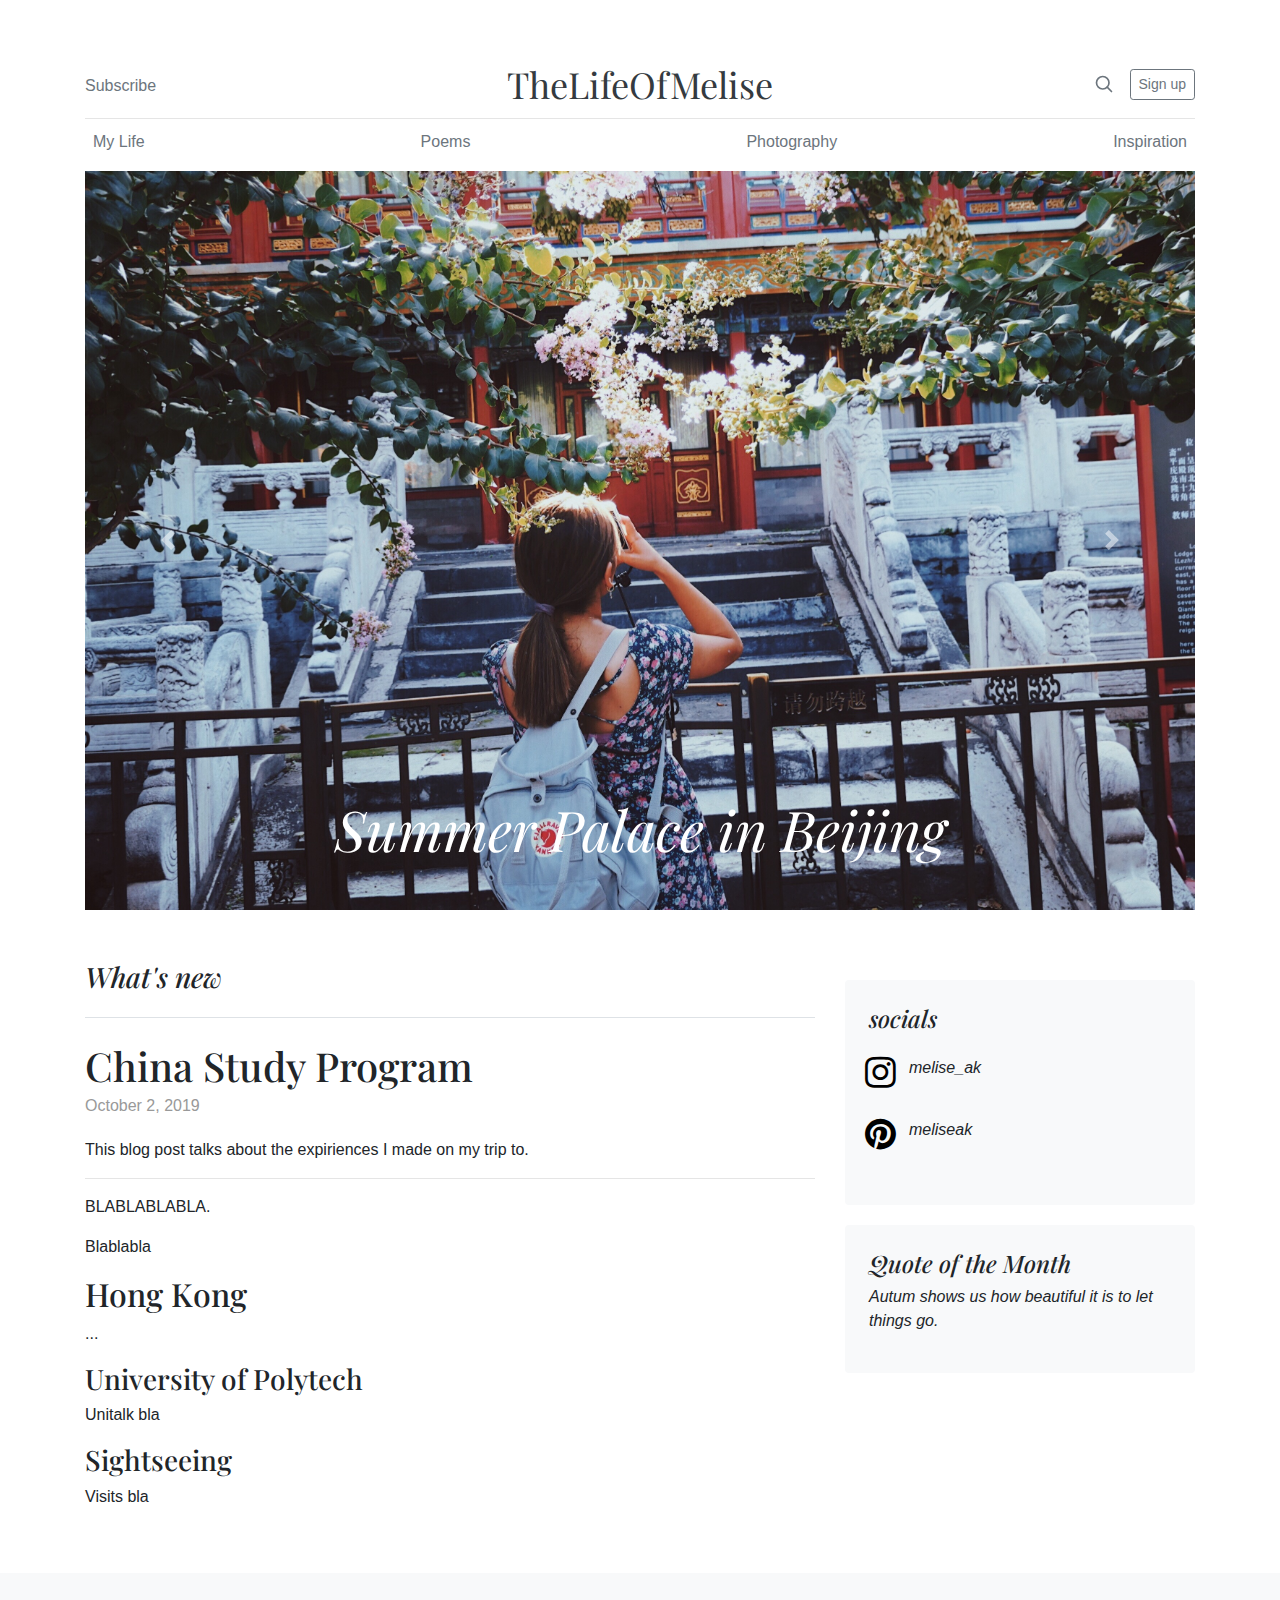
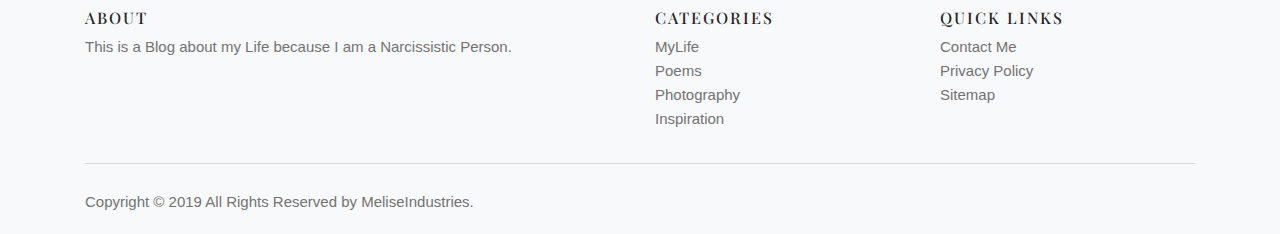
==== Side_Project/src/html/index.html @ 546bd242 "Added the foundation of all Pages" ====
<!doctype html>
<html>
    <head>
        <title>TheLifeOfMelise</title>
        <meta charset="utf-8" />
        <meta name="viewport" content="width=device-width, initial-scale=1, shrink-to-fit=no">
        <meta name="author" content="Melise Akcay" />
        <meta name="description" content="Diese Webseite dient zur Übung.">

        <link rel="stylesheet" href="../css/index.css" />
        <link rel="stylesheet" href="https://cdnjs.cloudflare.com/ajax/libs/font-awesome/4.7.0/css/font-awesome.min.css">
        <link rel="canonical" href="https://getbootstrap.com/docs/4.3/examples/blog/">
        <link rel="stylesheet" href="https://stackpath.bootstrapcdn.com/bootstrap/4.3.1/css/bootstrap.min.css" integrity="sha384-ggOyR0iXCbMQv3Xipma34MD+dH/1fQ784/j6cY/iJTQUOhcWr7x9JvoRxT2MZw1T" crossorigin="anonymous">
        <link href="/docs/4.3/dist/css/bootstrap.min.css" rel="stylesheet" integrity="sha384-ggOyR0iXCbMQv3Xipma34MD+dH/1fQ784/j6cY/iJTQUOhcWr7x9JvoRxT2MZw1T" crossorigin="anonymous">

        <script src="https://code.jquery.com/jquery-3.3.1.slim.min.js" integrity="sha384-q8i/X+965DzO0rT7abK41JStQIAqVgRVzpbzo5smXKp4YfRvH+8abtTE1Pi6jizo" crossorigin="anonymous"></script>
        <script src="https://cdnjs.cloudflare.com/ajax/libs/popper.js/1.14.7/umd/popper.min.js" integrity="sha384-UO2eT0CpHqdSJQ6hJty5KVphtPhzWj9WO1clHTMGa3JDZwrnQq4sF86dIHNDz0W1" crossorigin="anonymous"></script>
        <script src="https://stackpath.bootstrapcdn.com/bootstrap/4.3.1/js/bootstrap.min.js" integrity="sha384-JjSmVgyd0p3pXB1rRibZUAYoIIy6OrQ6VrjIEaFf/nJGzIxFDsf4x0xIM+B07jRM" crossorigin="anonymous"></script>
        
        <style>
                .bd-placeholder-img {
                  font-size: 1.125rem;
                  text-anchor: middle;
                  -webkit-user-select: none;
                  -moz-user-select: none;
                  -ms-user-select: none;
                  user-select: none;
                }
          
                @media (min-width: 768px) {
                  .bd-placeholder-img-lg {
                    font-size: 3.5rem;
                  }
                }
              </style>
        <!-- Custom styles for this template -->
        <link href="https://fonts.googleapis.com/css?family=Playfair+Display:700,900" rel="stylesheet">
        <!-- Custom styles for this template -->
        <link href="blog.css" rel="stylesheet">
    </head>
    <body>
        <div class="container">
                <header class="blog-header py-3">
                    <div class="row flex-nowrap justify-content-between align-items-center">
                        <div class="col-4 pt-1">
                            <a class="text-muted" href="#">Subscribe</a>
                        </div>
                        <div class="col-4 text-center">
                            <a class="blog-header-logo text-dark" href="../html/index.html">TheLifeOfMelise</a>
                        </div>
                        <div class="col-4 d-flex justify-content-end align-items-center">
                            <a class="text-muted" href="#">
                            <svg xmlns="http://www.w3.org/2000/svg" width="20" height="20" fill="none" stroke="currentColor" stroke-linecap="round" stroke-linejoin="round" stroke-width="2" class="mx-3" role="img" viewBox="0 0 24 24" focusable="false"><title>Search</title><circle cx="10.5" cy="10.5" r="7.5"/><path d="M21 21l-5.2-5.2"/></svg>
                            </a>
                            <a class="btn btn-sm btn-outline-secondary" href="#">Sign up</a>
                        </div>
                    </div>
                </header>
                <div class="nav-scroller py-1 mb-2">
                    <nav class="nav d-flex justify-content-between">
                        <a class="p-2 text-muted" href="../html/myLife.html">My Life</a>
                        <a class="p-2 text-muted" href="../html/poems.html">Poems</a>
                        <a class="p-2 text-muted" href="../html/photography.html">Photography</a>
                        <a class="p-2 text-muted" href="../html/Inspiration.html">Inspiration</a>
                    </nav>
                </div>
                <!-- Insert some pictures of your Instagram or whatever-->
                <div id="carouselExampleControls" class="carousel slide" data-ride="carousel">
                    <div class="carousel-inner">
                        <div class="carousel-item active">
                            <img src="../../img/SummerPalace.png" class="d-block w-100" alt="SummerPalace">
                            <div class="carousel-caption d-none d-md-block">
                                <h5 class="display-4 font-italic">Summer Palace in Beijing</h5>
                            </div>
                        </div>
                        <div class="carousel-item">
                            <img src="../../img/GreatWall.png" class="d-block w-100" alt="GreatWall">
                            <div class="carousel-caption d-none d-md-block">
                                <h5 class="display-4 font-italic">Leaving my Mark on the Great Wall of China</h5>
                            </div>
                        </div>
                        <div class="carousel-item">
                            <img src="../../img/ArtZone.png" class="d-block w-100" alt="ArtDistrict">
                            <div class="carousel-caption d-none d-md-block">
                                <h5 class="display-4 font-italic">798 Art District</h5>
                            </div>
                        </div>
                        <a class="carousel-control-prev" href="#carouselExampleControls" role="button" data-slide="prev">
                            <span class="carousel-control-prev-icon" aria-hidden="true"></span>
                            <span class="sr-only">Previous</span>
                        </a>
                        <a class="carousel-control-next" href="#carouselExampleControls" role="button" data-slide="next">
                            <span class="carousel-control-next-icon" aria-hidden="true"></span>
                            <span class="sr-only">Next</span>
                        </a>
                    </div>
            </div>
        </div>
        <main role="main" class="container">
            <div class="row">
                <div class="col-md-8 blog-main">
                  <h3 class="pb-4 mb-4 font-italic border-bottom">
                    What's new
                  </h3>
            
                  <div class="blog-post">
                    <h2 class="blog-post-title">China Study Program</h2>
                    <p class="blog-post-meta">October 2, 2019</p>
            
                    <p>This blog post talks about the expiriences I made on my trip to.</p>
                    <hr>
                    <p>BLABLABLABLA.</p>
                    <blockquote>
                      <p>Blablabla</p>
                    </blockquote>
                    <h2>Hong Kong</h2>
                    <p>...</p>
                    <h3>University of Polytech</h3>
                    <p>Unitalk bla</p>
                    <h3>Sightseeing</h3>
                    <p>Visits bla</p>
                  </div><!-- /.blog-post --> 
            </div>     
            <aside class="col-md-4 blog-sidebar">
                <div class="p-4 mb-3 bg-light rounded">
                    <h4 class="font-italic">socials</h4>
                    <p class="mb-0">
                        <div class="row">
                            <a href="https://www.instagram.com/melise_ak/"class="fa fa-instagram" ></a><p class="social font-italic"> melise_ak</p>
                        </div>
                        <div class="row">
                                <a href="https://www.pinterest.de/meliseak/" class="fa fa-pinterest"></a><p class="social font-italic"> meliseak</p>
                        </div>
                    </p>
                </div>
                <div class="p-4 mb-3 bg-light rounded">
                    <h4 class="font-italic">Quote of the Month</h4>
                    <p class="font-italic">Autum shows us how beautiful it is to <i>let things go</i>.</p>                 
                </div>
        
            </aside><!-- /.blog-sidebar -->
            
        </main>
          <!-- Site footer -->
        <footer class="site-footer">
            <div class="container footer">
              <div class="row">
                <div class="col-sm-12 col-md-6">
                  <h6>About</h6>
                  <p class="text-justify"> This is a Blog about my Life because I am a Narcissistic Person.</p>
                </div>
      
                <div class="col-xs-6 col-md-3">
                  <h6>Categories</h6>
                  <ul class="footer-links">
                    <li><a href="http://scanfcode.com/category/c-language/">MyLife</a></li>
                    <li><a href="http://scanfcode.com/category/front-end-development/">Poems</a></li>
                    <li><a href="http://scanfcode.com/category/back-end-development/">Photography</a></li>
                    <li><a href="http://scanfcode.com/category/java-programming-language/">Inspiration</a></li>
                    
                  </ul>
                </div>
      
                <div class="col-xs-6 col-md-3">
                  <h6>Quick Links</h6>
                  <ul class="footer-links">
                    <li><a href="http://scanfcode.com/about/">Contact Me</a></li>
                   
                    <li><a href="http://scanfcode.com/privacy-policy/">Privacy Policy</a></li>
                    <li><a href="http://scanfcode.com/sitemap/">Sitemap</a></li>
                  </ul>
                </div>
              </div>
              <hr>
            </div>
            <div class="container footer">
              <div class="row">
                <div class="col-md-8 col-sm-6 col-xs-12">
                  <p class="copyright-text">Copyright &copy; 2019 All Rights Reserved by 
               <a href="#">MeliseIndustries</a>.
                  </p>
                </div>
              </div>
            </div>
        </footer>
    </body>
</html>
---- Side_Project/src/css/index.css ----
.container {
  padding-top: 50px;
}
.selector-for-some-widget {
    box-sizing: content-box;
  }
  .bd-placeholder-img {
    font-size: 1.125rem;
    text-anchor: middle;
    -webkit-user-select: none;
    -moz-user-select: none;
    -ms-user-select: none;
    user-select: none;
  }

  @media (min-width: 768px) {
    .bd-placeholder-img-lg {
      font-size: 3.5rem;
    }
  }
/* stylelint-disable selector-list-comma-newline-after */

.blog-header {
    line-height: 1;
    border-bottom: 1px solid #e5e5e5;
  }
  
  .blog-header-logo {
    font-family: "Playfair Display", Georgia, "Times New Roman", serif;
    font-size: 2.25rem;
  }
  
  .blog-header-logo:hover {
    text-decoration: none;
  }
  
  h1, h2, h3, h4, h5, h6 {
    font-family: "Playfair Display", Georgia, "Times New Roman", serif;
  }
  
  .display-4 {
    font-size: 2.5rem;
  }
  @media (min-width: 768px) {
    .display-4 {
      font-size: 3rem;
    }
  }
  
  .nav-scroller {
    position: relative;
    z-index: 2;
    height: 2.75rem;
    overflow-y: hidden;
  }
  
  .nav-scroller .nav {
    display: -ms-flexbox;
    display: flex;
    -ms-flex-wrap: nowrap;
    flex-wrap: nowrap;
    padding-bottom: 1rem;
    margin-top: -1px;
    overflow-x: auto;
    text-align: center;
    white-space: nowrap;
    -webkit-overflow-scrolling: touch;
  }
  
  .nav-scroller .nav-link {
    padding-top: .75rem;
    padding-bottom: .75rem;
    font-size: .875rem;
  }
  
  .card-img-right {
    height: 100%;
    border-radius: 0 3px 3px 0;
  }
  
  .flex-auto {
    -ms-flex: 0 0 auto;
    flex: 0 0 auto;
  }
  
  .h-250 { height: 250px; }
  @media (min-width: 768px) {
    .h-md-250 { height: 250px; }
  }
  
  /*
   * Blog name and description
   */
  .blog-title {
    margin-bottom: 0;
    font-size: 2rem;
    font-weight: 400;
  }
  .blog-description {
    font-size: 1.1rem;
    color: #999;
  }
  
  @media (min-width: 40em) {
    .blog-title {
      font-size: 3.5rem;
    }
  }
  
  /* Pagination */
  .blog-pagination {
    margin-bottom: 4rem;
  }
  .blog-pagination > .btn {
    border-radius: 2rem;
  }
  
  /*
   * Blog posts
   */
  .blog-post {
    margin-bottom: 4rem;
  }
  .blog-post-title {
    margin-bottom: .25rem;
    font-size: 2.5rem;
  }
  .blog-post-meta {
    margin-bottom: 1.25rem;
    color: #999;
  }
  .rounded {
    margin-top: 20px;
  }
  /*
  * Social media Buttons
  */
  .social{
    padding-top: 12px;
    white-space: nowrap !important;
    font-size: 1rem;
    text-align: center;
    text-decoration: none;
    margin: 3px;
  }
  .fa {
    padding: 10px;
    font-size:36px !important;
    width: 50px;
    text-align: center;
    text-decoration: none;
    margin: 3px 1px;
  }
  
  .fa:hover {
      text-decoration: none;
      color:pink;
  }
  
  .fa-instagram {
    /* background: #125688; */
    color: black;
  }
  
  .fa-pinterest {
    /* background: #cb2027; */
    color: black;
  }
  
  /*
   * Footer
   */
  .blog-footer {
    padding: 2.5rem 0;
    color: #999;
    text-align: center;
    background-color: #f9f9f9;
    border-top: .05rem solid #e5e5e5;
  }
  .blog-footer p:last-child {
    margin-bottom: 0;
  }
  .site-footer
{
  background-color:#f8f9fa;
  padding:20px 0 20px;
  font-size:15px;
  line-height:24px;
  color:#737373;
}
.site-footer hr
{
  border-top-color:#bbb;
  opacity:0.5
}
.site-footer hr.small
{
  margin:20px 0
}
.site-footer h6
{
  color:#26272b;
  font-size:16px;
  text-transform:uppercase;
  margin-top:5px;
  letter-spacing:2px
}
.site-footer a
{
  color:#737373;
}
.site-footer a:hover
{
  color:#3366cc;
  text-decoration:none;
}
.footer-links
{
  padding-left:0;
  list-style:none
}
.footer-links li
{
  display:block
}
.footer-links a
{
  color:#737373
}
.footer-links a:active,.footer-links a:focus,.footer-links a:hover
{
  color:#3366cc;
  text-decoration:none;
}
.footer-links.inline li
{
  display:inline-block
}
.site-footer .social-icons
{
  text-align:right
}
.site-footer .social-icons a
{
  width:40px;
  height:40px;
  line-height:40px;
  margin-left:6px;
  margin-right:0;
  border-radius:100%;
  background-color:#33353d
}
.copyright-text
{
  margin:0
}
@media (max-width:991px)
{
  .site-footer [class^=col-]
  {
    margin-bottom:30px
  }
}
@media (max-width:767px)
{
  .site-footer
  {
    padding-bottom:0
  }
  .site-footer .copyright-text,.site-footer .social-icons
  {
    text-align:center
  }
}
.social-icons
{
  padding-left:0;
  margin-bottom:0;
  list-style:none
}
.social-icons li
{
  display:inline-block;
  margin-bottom:4px
}
.social-icons li.title
{
  margin-right:15px;
  text-transform:uppercase;
  color:#96a2b2;
  font-weight:700;
  font-size:13px
}
.social-icons a{
  background-color:#eceeef;
  color:#818a91;
  font-size:16px;
  display:inline-block;
  line-height:44px;
  width:44px;
  height:44px;
  text-align:center;
  margin-right:8px;
  border-radius:100%;
  -webkit-transition:all .2s linear;
  -o-transition:all .2s linear;
  transition:all .2s linear
}
.social-icons a:active,.social-icons a:focus,.social-icons a:hover
{
  color:#fff;
  background-color:#29aafe
}
.social-icons.size-sm a
{
  line-height:34px;
  height:34px;
  width:34px;
  font-size:14px
}
.social-icons a.linkedin:hover
{
  background-color:#007bb6
}
.footer {
  padding-top: 10px!Important;
}

@media (max-width:767px)
{
  .social-icons li.title
  {
    display:block;
    margin-right:0;
    font-weight:600
  }
}
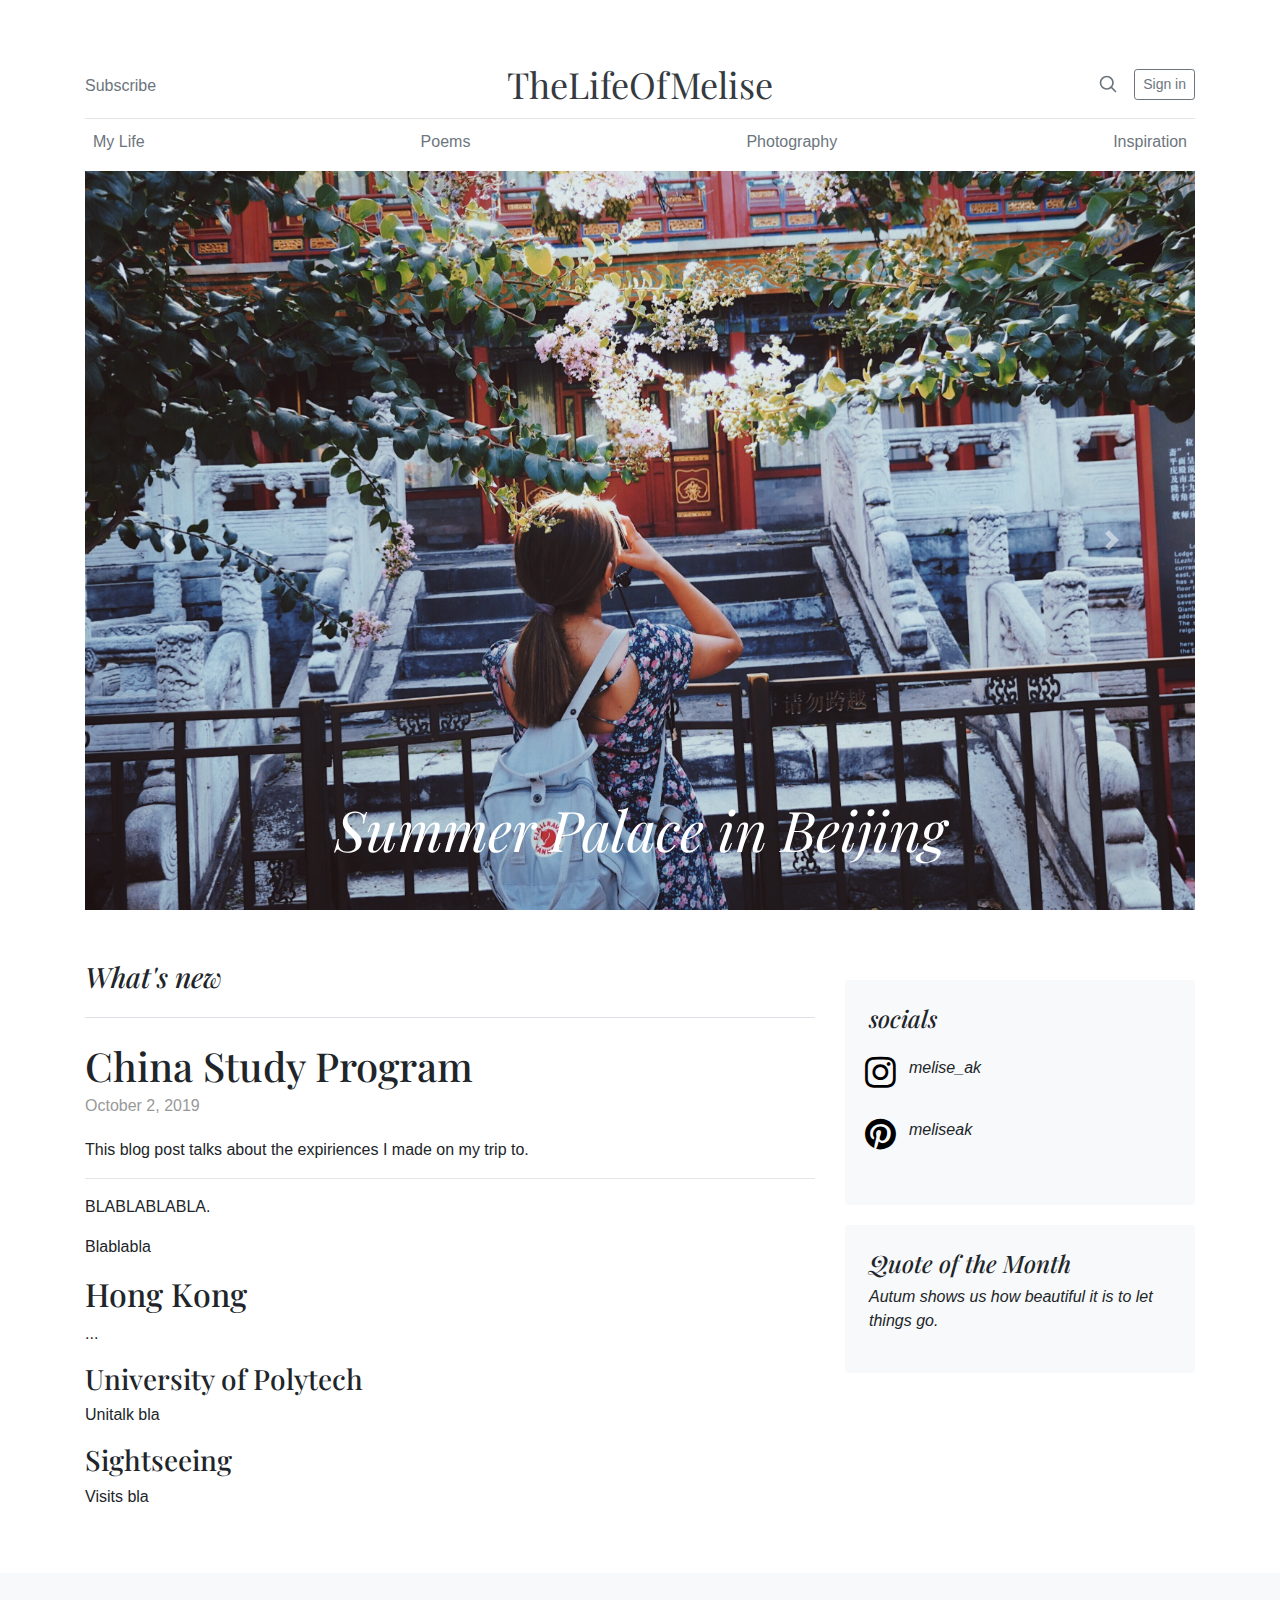
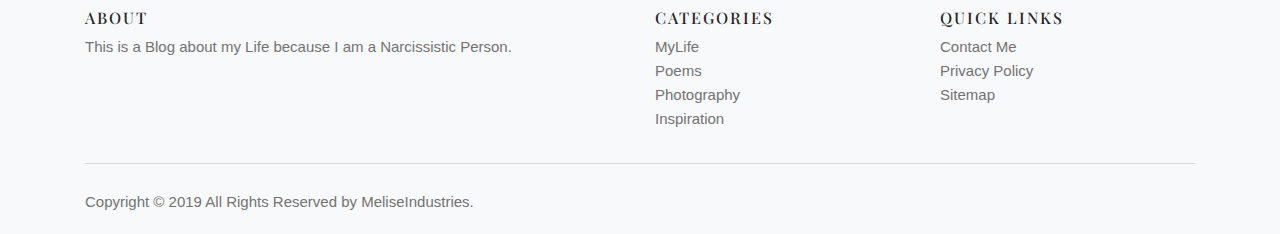
==== commit c1f97a03: "added Sign Up and Registration foundation page" ====
--- a/Side_Project/src/html/index.html
+++ b/Side_Project/src/html/index.html
@@ -52,7 +52,7 @@
                             <a class="text-muted" href="#">
                             <svg xmlns="http://www.w3.org/2000/svg" width="20" height="20" fill="none" stroke="currentColor" stroke-linecap="round" stroke-linejoin="round" stroke-width="2" class="mx-3" role="img" viewBox="0 0 24 24" focusable="false"><title>Search</title><circle cx="10.5" cy="10.5" r="7.5"/><path d="M21 21l-5.2-5.2"/></svg>
                             </a>
-                            <a class="btn btn-sm btn-outline-secondary" href="#">Sign up</a>
+                            <a class="btn btn-sm btn-outline-secondary" href="../html/signUp.html">Sign in</a>
                         </div>
                     </div>
                 </header>
@@ -153,11 +153,10 @@
                 <div class="col-xs-6 col-md-3">
                   <h6>Categories</h6>
                   <ul class="footer-links">
-                    <li><a href="http://scanfcode.com/category/c-language/">MyLife</a></li>
-                    <li><a href="http://scanfcode.com/category/front-end-development/">Poems</a></li>
-                    <li><a href="http://scanfcode.com/category/back-end-development/">Photography</a></li>
-                    <li><a href="http://scanfcode.com/category/java-programming-language/">Inspiration</a></li>
-                    
+                    <li><a href="../html/myLife.html">MyLife</a></li>
+                    <li><a href="../html/poems.html">Poems</a></li>
+                    <li><a href="../html/photography.html">Photography</a></li>
+                    <li><a href="../html/Inspiration.html">Inspiration</a></li>
                   </ul>
                 </div>
       
